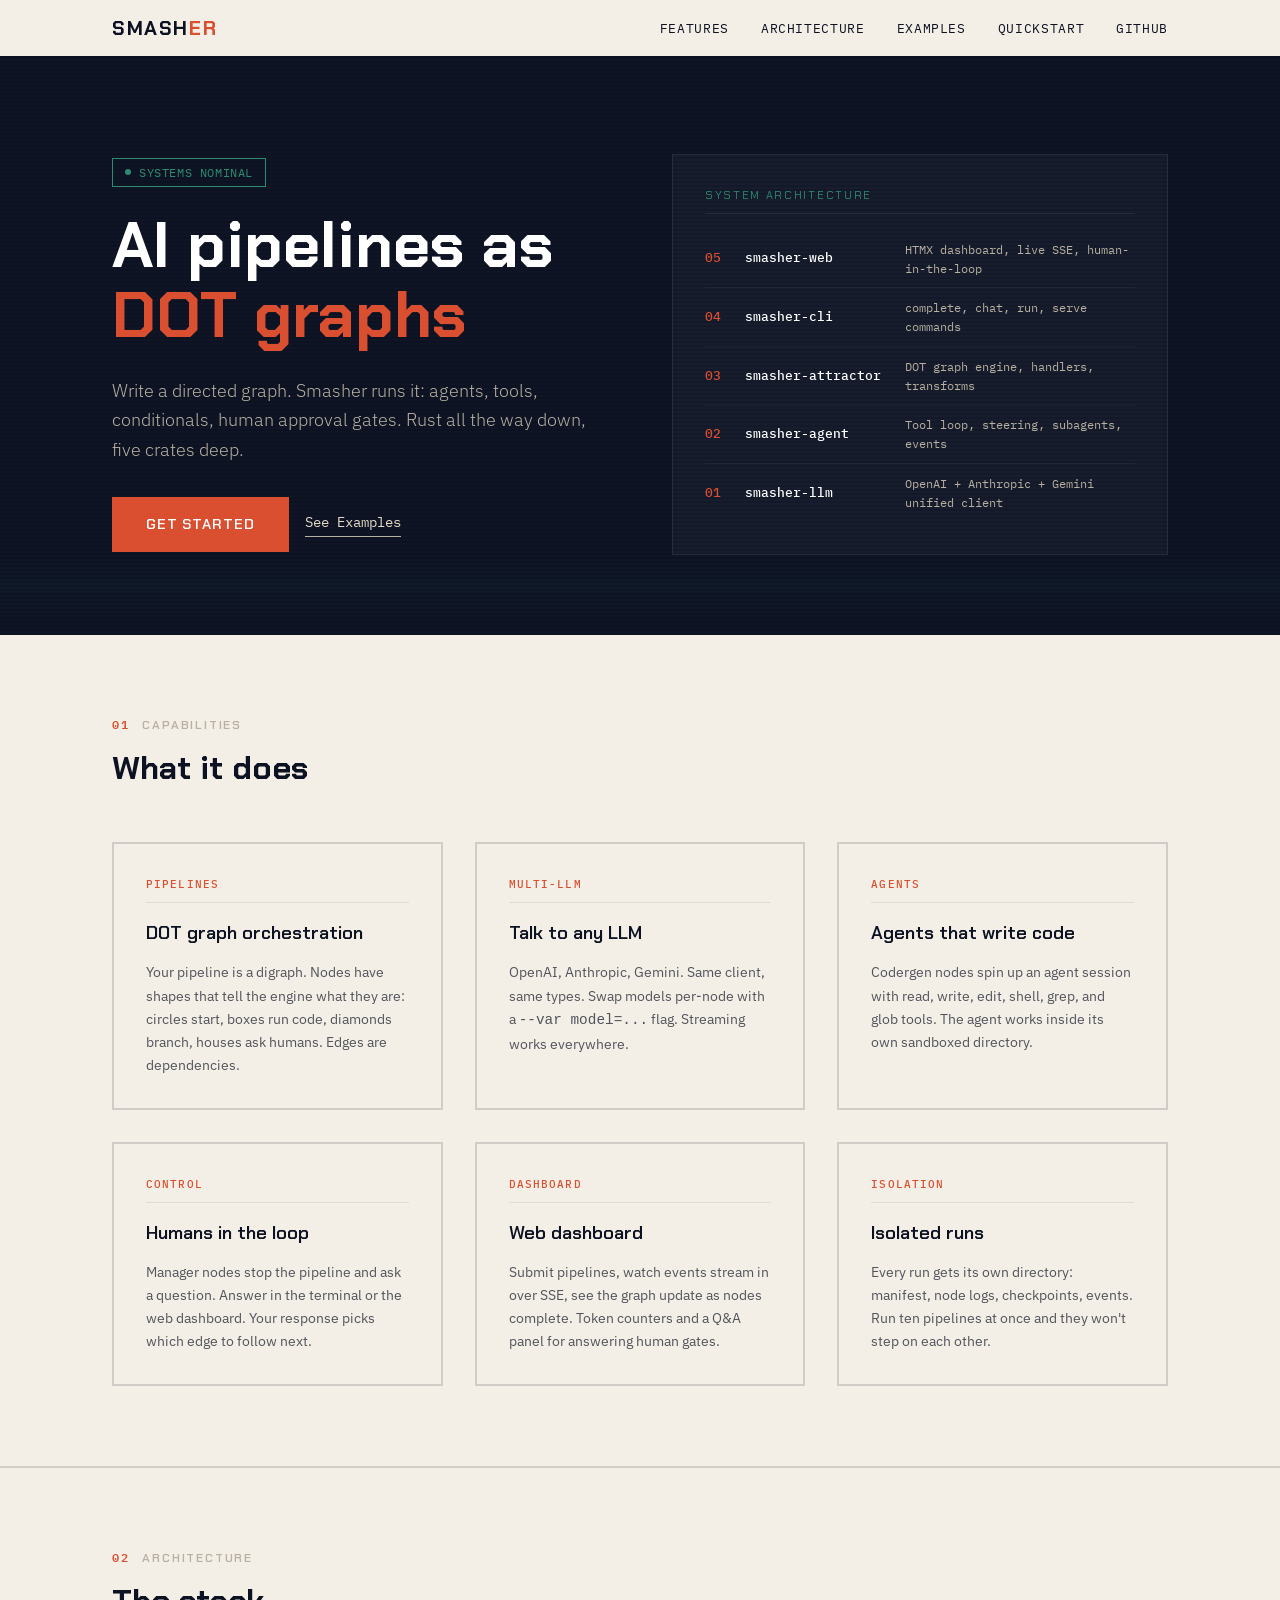
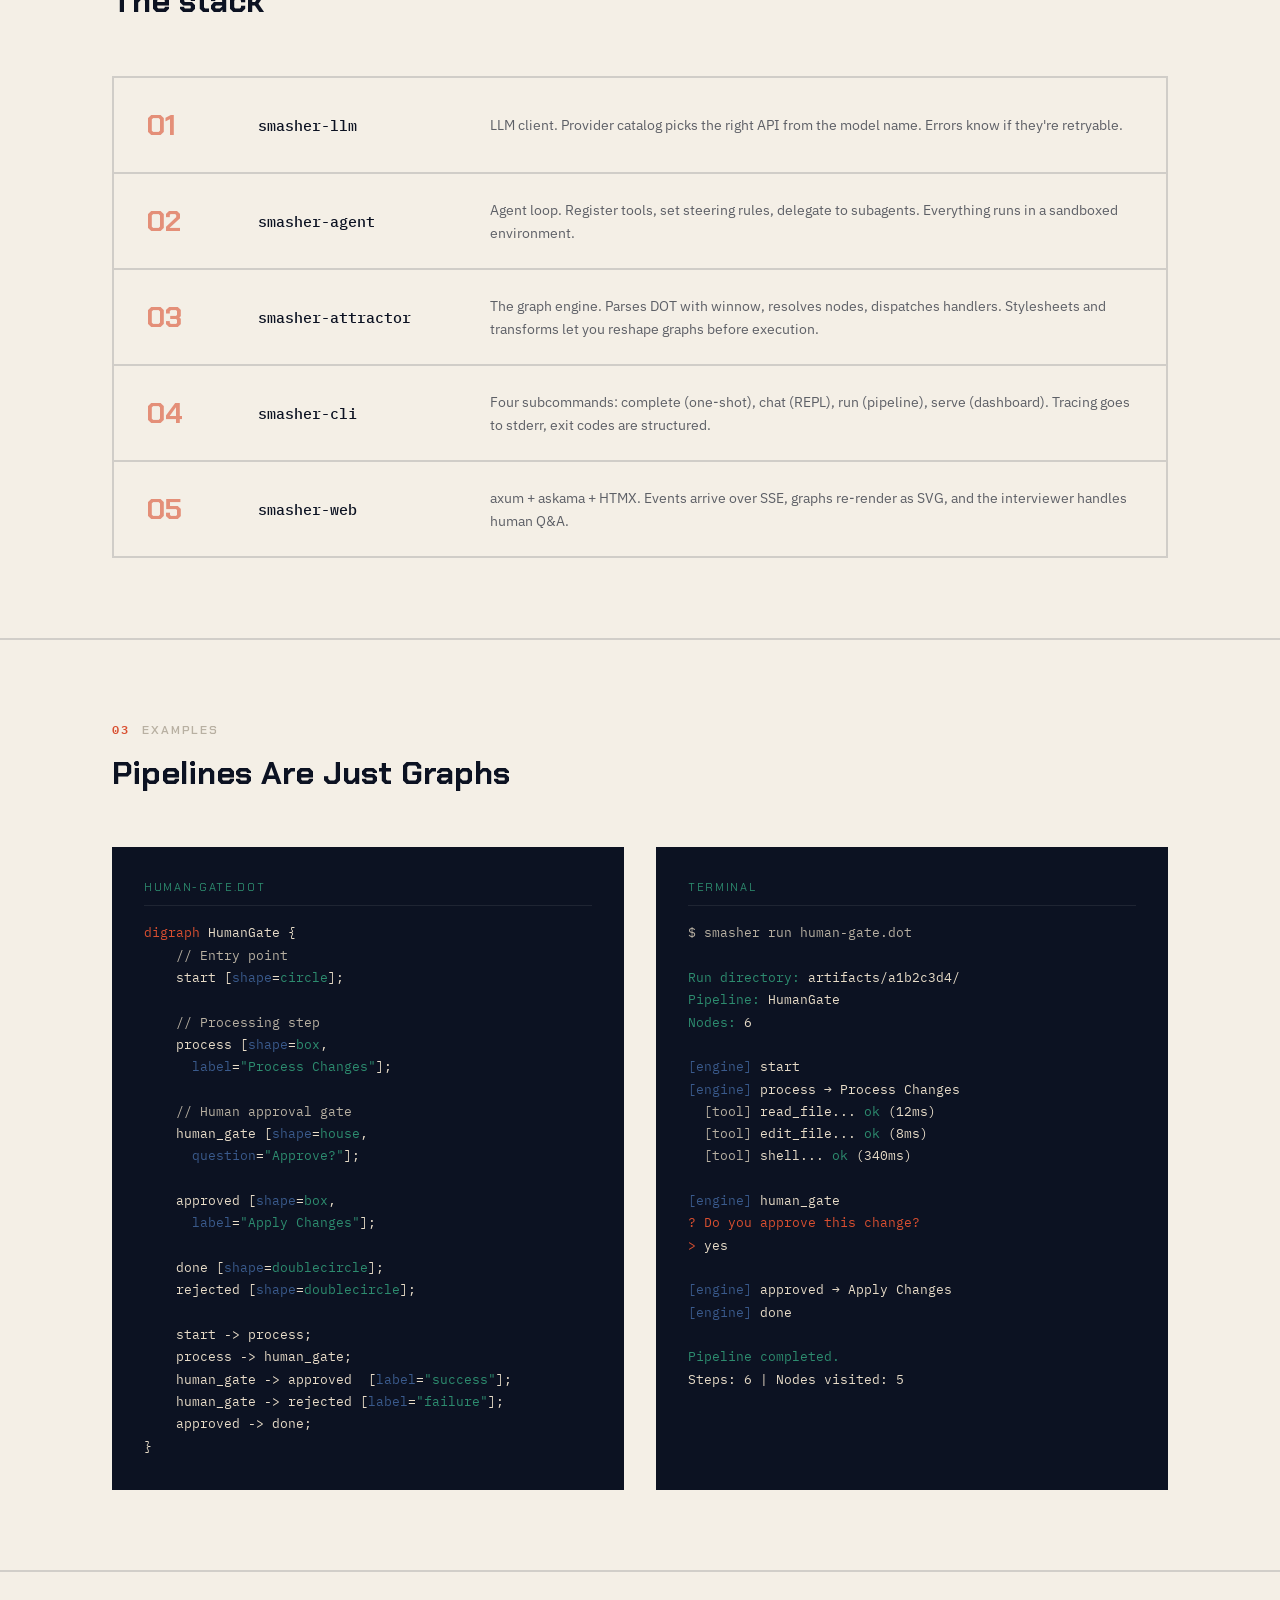
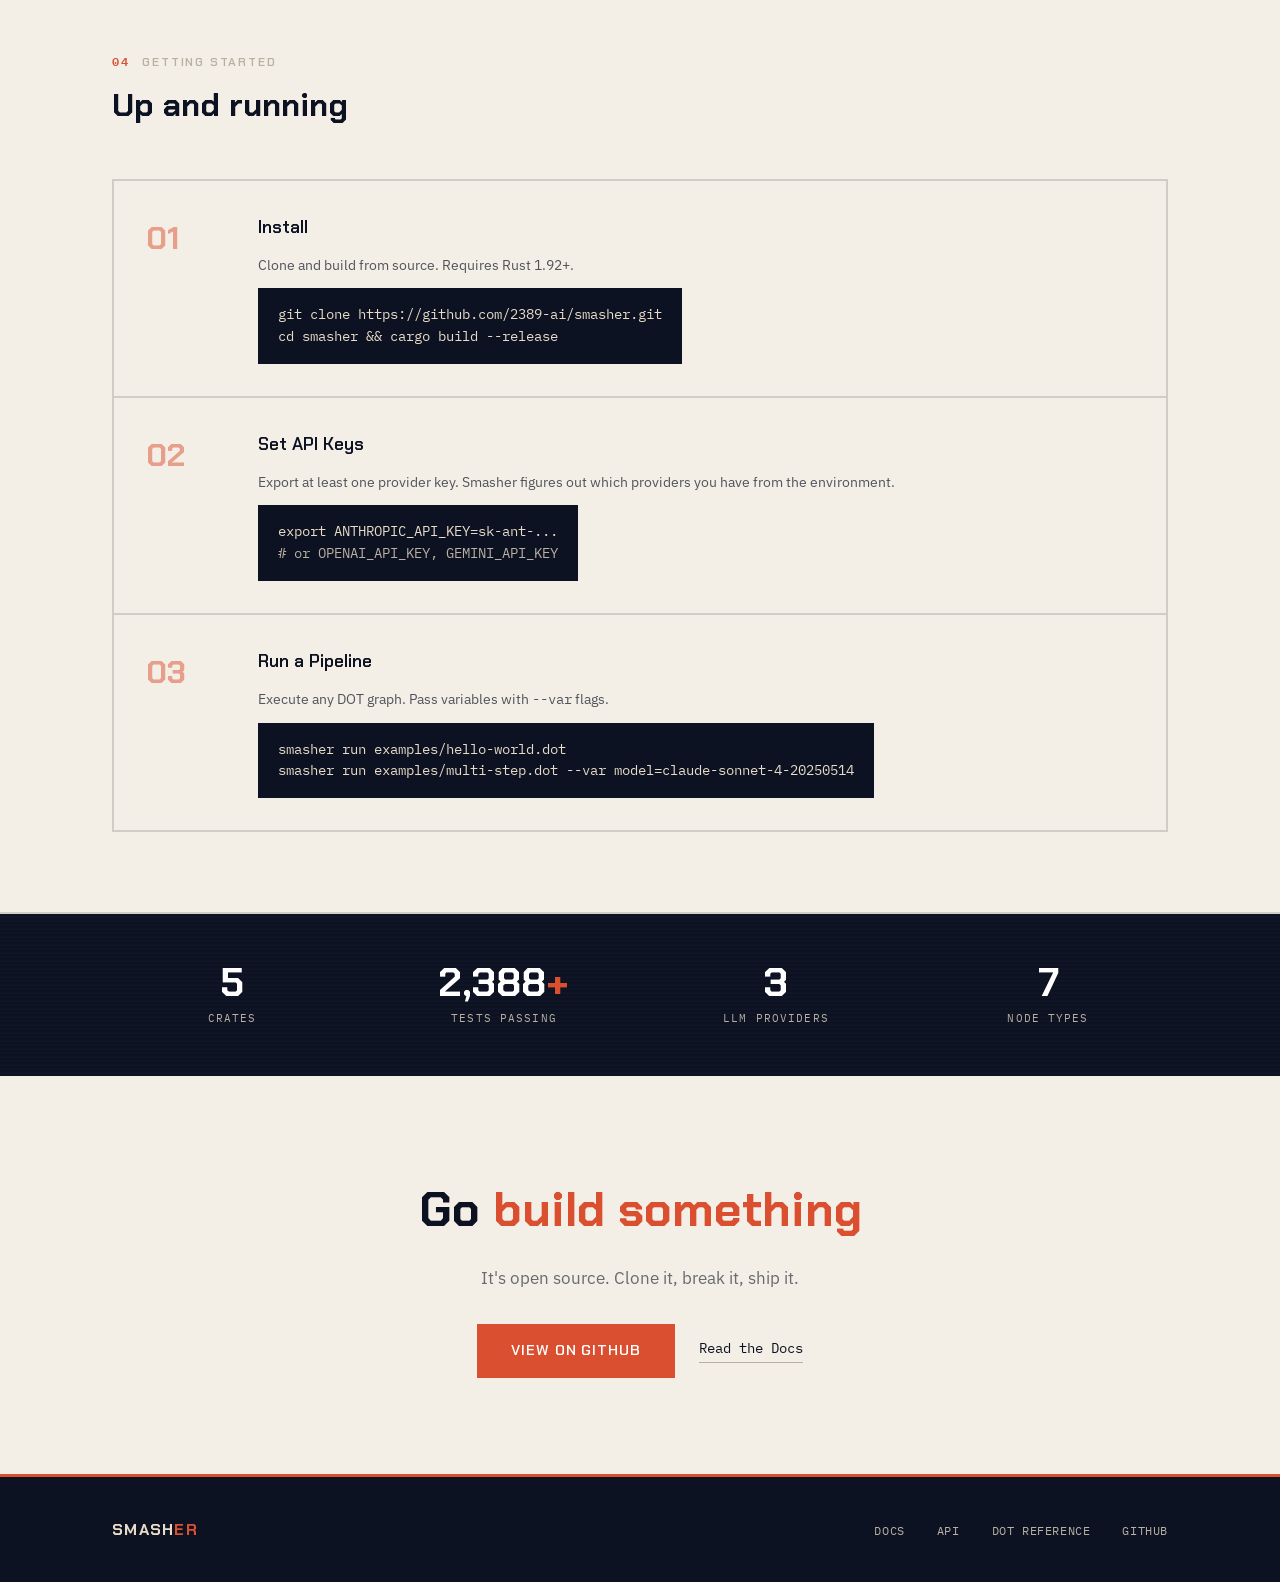
==== docs/index.html @ c4a8e3e8 "docs: add landing page for project documentation Co-Authored-By: Claude Opus 4.6 <noreply@anthropic." ====
<!DOCTYPE html>
<!--
  ABOUTME: Landing page for the smasher AI workflow orchestration project.
  ABOUTME: Arcade Command aesthetic — NASA mission control meets 90s arcade cabinet.
-->
<html lang="en">
<head>
  <meta charset="UTF-8">
  <meta name="viewport" content="width=device-width, initial-scale=1.0">
  <title>SMASHER — AI Workflow Orchestration in Rust</title>
  <link rel="preconnect" href="https://fonts.googleapis.com">
  <link rel="preconnect" href="https://fonts.gstatic.com" crossorigin>
  <link href="https://fonts.googleapis.com/css2?family=Chakra+Petch:wght@400;600;700&family=IBM+Plex+Sans:wght@300;400;500;600&family=IBM+Plex+Mono:wght@400;500&display=swap" rel="stylesheet">
  <style>
    /* ================================================================
       COIN SLOT COMMAND — Color Tokens
       ================================================================ */
    :root {
      --deep-crt:      #0c1222;
      --schematic:      #e8dcc8;
      --parchment:      #f4efe6;
      --coin-red:       #d94f30;
      --trace-green:    #2d8c6f;
      --dim-blue:       #3a5a8c;
      --ghost:          #b8b0a2;
      --faint-rule:     rgba(12, 18, 34, 0.08);
      --section-border: rgba(12, 18, 34, 0.15);
    }

    /* ================================================================
       Reset & Base
       ================================================================ */
    *, *::before, *::after { box-sizing: border-box; margin: 0; padding: 0; }

    html {
      scroll-behavior: smooth;
      font-size: 16px;
    }

    body {
      font-family: 'IBM Plex Sans', sans-serif;
      font-weight: 400;
      color: var(--deep-crt);
      background: var(--parchment);
      line-height: 1.6;
      -webkit-font-smoothing: antialiased;
    }

    /* ================================================================
       Utility
       ================================================================ */
    .container {
      max-width: 1120px;
      margin: 0 auto;
      padding: 0 2rem;
    }

    .section-label {
      font-family: 'Chakra Petch', sans-serif;
      font-weight: 600;
      font-size: 0.75rem;
      letter-spacing: 0.15em;
      text-transform: uppercase;
      color: var(--ghost);
      margin-bottom: 0.5rem;
    }

    .section-number {
      font-family: 'IBM Plex Mono', monospace;
      color: var(--coin-red);
      margin-right: 0.5rem;
    }

    /* ================================================================
       Scan-in animation (telemetry readout)
       ================================================================ */
    @keyframes scanIn {
      from {
        opacity: 0;
        transform: translateX(-12px);
        filter: blur(2px);
      }
      to {
        opacity: 1;
        transform: translateX(0);
        filter: blur(0);
      }
    }

    @keyframes fadeUp {
      from {
        opacity: 0;
        transform: translateY(16px);
      }
      to {
        opacity: 1;
        transform: translateY(0);
      }
    }

    @keyframes scanline {
      0%   { transform: translateY(-100%); }
      100% { transform: translateY(100vh); }
    }

    @keyframes blink {
      0%, 100% { opacity: 1; }
      50%      { opacity: 0; }
    }

    .scan-in {
      opacity: 0;
      animation: scanIn 0.6s ease-out forwards;
    }

    .fade-up {
      opacity: 0;
      animation: fadeUp 0.5s ease-out forwards;
    }

    /* Stagger children */
    .stagger > * { opacity: 0; animation: fadeUp 0.5s ease-out forwards; }
    .stagger > *:nth-child(1) { animation-delay: 0.1s; }
    .stagger > *:nth-child(2) { animation-delay: 0.2s; }
    .stagger > *:nth-child(3) { animation-delay: 0.3s; }
    .stagger > *:nth-child(4) { animation-delay: 0.4s; }
    .stagger > *:nth-child(5) { animation-delay: 0.5s; }
    .stagger > *:nth-child(6) { animation-delay: 0.6s; }

    /* ================================================================
       Navigation
       ================================================================ */
    nav {
      position: sticky;
      top: 0;
      z-index: 100;
      background: var(--parchment);
      border-bottom: 2px solid var(--deep-crt);
      padding: 0.75rem 0;
    }

    nav .container {
      display: flex;
      justify-content: space-between;
      align-items: center;
    }

    .nav-logo {
      font-family: 'Chakra Petch', sans-serif;
      font-weight: 700;
      font-size: 1.25rem;
      color: var(--deep-crt);
      text-decoration: none;
      letter-spacing: 0.08em;
    }

    .nav-logo span {
      color: var(--coin-red);
    }

    .nav-links {
      display: flex;
      gap: 2rem;
      list-style: none;
    }

    .nav-links a {
      font-family: 'IBM Plex Mono', monospace;
      font-size: 0.8rem;
      color: var(--deep-crt);
      text-decoration: none;
      letter-spacing: 0.05em;
      text-transform: uppercase;
      transition: color 0.2s;
    }

    .nav-links a:hover {
      color: var(--coin-red);
    }

    /* ================================================================
       HERO — The 50% section
       ================================================================ */
    .hero {
      position: relative;
      background: var(--deep-crt);
      color: var(--schematic);
      padding: 6rem 0 5rem;
      overflow: hidden;
    }

    /* CRT scanline overlay */
    .hero::before {
      content: '';
      position: absolute;
      inset: 0;
      background: repeating-linear-gradient(
        0deg,
        transparent,
        transparent 2px,
        rgba(255, 255, 255, 0.015) 2px,
        rgba(255, 255, 255, 0.015) 4px
      );
      pointer-events: none;
      z-index: 1;
    }

    /* Slow scanline sweep */
    .hero::after {
      content: '';
      position: absolute;
      left: 0;
      right: 0;
      height: 60px;
      background: linear-gradient(
        180deg,
        transparent 0%,
        rgba(45, 140, 111, 0.04) 50%,
        transparent 100%
      );
      animation: scanline 8s linear infinite;
      pointer-events: none;
      z-index: 1;
    }

    .hero .container {
      position: relative;
      z-index: 2;
      display: grid;
      grid-template-columns: 1fr 1fr;
      gap: 4rem;
      align-items: center;
    }

    .hero-text {
      animation: scanIn 0.8s ease-out;
    }

    .hero-badge {
      display: inline-flex;
      align-items: center;
      gap: 0.5rem;
      font-family: 'IBM Plex Mono', monospace;
      font-size: 0.75rem;
      color: var(--trace-green);
      border: 1px solid var(--trace-green);
      padding: 0.25rem 0.75rem;
      margin-bottom: 1.5rem;
      letter-spacing: 0.05em;
    }

    .hero-badge::before {
      content: '';
      width: 6px;
      height: 6px;
      background: var(--trace-green);
      border-radius: 50%;
      animation: blink 2s infinite;
    }

    .hero h1 {
      font-family: 'Chakra Petch', sans-serif;
      font-weight: 700;
      font-size: clamp(2.5rem, 5vw, 4rem);
      line-height: 1.1;
      color: #fff;
      margin-bottom: 1.5rem;
    }

    .hero h1 em {
      font-style: normal;
      color: var(--coin-red);
    }

    .hero-sub {
      font-size: 1.1rem;
      font-weight: 300;
      line-height: 1.7;
      max-width: 480px;
      margin-bottom: 2rem;
      color: var(--ghost);
    }

    .hero-actions {
      display: flex;
      gap: 1rem;
      align-items: center;
    }

    .btn-primary {
      font-family: 'Chakra Petch', sans-serif;
      font-weight: 600;
      font-size: 0.9rem;
      letter-spacing: 0.06em;
      text-transform: uppercase;
      text-decoration: none;
      color: #fff;
      background: var(--coin-red);
      padding: 0.85rem 2rem;
      border: 2px solid var(--coin-red);
      transition: background 0.2s, transform 0.15s;
    }

    .btn-primary:hover {
      background: #c4432a;
      transform: translateY(-1px);
    }

    .btn-secondary {
      font-family: 'IBM Plex Mono', monospace;
      font-size: 0.85rem;
      color: var(--schematic);
      text-decoration: none;
      border-bottom: 1px solid var(--ghost);
      padding-bottom: 2px;
      transition: color 0.2s, border-color 0.2s;
    }

    .btn-secondary:hover {
      color: #fff;
      border-color: #fff;
    }

    /* Hero schematic diagram */
    .hero-diagram {
      font-family: 'IBM Plex Mono', monospace;
      font-size: 0.8rem;
      color: var(--ghost);
      background: rgba(255, 255, 255, 0.03);
      border: 1px solid rgba(255, 255, 255, 0.08);
      padding: 2rem;
      animation: scanIn 0.8s ease-out 0.3s backwards;
    }

    .hero-diagram .diagram-title {
      font-family: 'Chakra Petch', sans-serif;
      font-size: 0.7rem;
      letter-spacing: 0.15em;
      text-transform: uppercase;
      color: var(--trace-green);
      margin-bottom: 1rem;
      border-bottom: 1px solid rgba(255, 255, 255, 0.08);
      padding-bottom: 0.5rem;
    }

    .diagram-layer {
      display: flex;
      align-items: center;
      padding: 0.6rem 0;
      border-bottom: 1px solid rgba(255, 255, 255, 0.04);
    }

    .diagram-layer:last-child {
      border-bottom: none;
    }

    .diagram-num {
      color: var(--coin-red);
      font-weight: 500;
      min-width: 2.5rem;
    }

    .diagram-name {
      color: #fff;
      font-weight: 500;
      min-width: 10rem;
    }

    .diagram-desc {
      color: var(--ghost);
      font-size: 0.75rem;
    }

    /* ================================================================
       SECTION.01 — What It Does (Features)
       ================================================================ */
    .features {
      padding: 5rem 0;
      border-bottom: 2px solid var(--section-border);
    }

    .features-header {
      margin-bottom: 3rem;
    }

    .features-header h2 {
      font-family: 'Chakra Petch', sans-serif;
      font-weight: 700;
      font-size: 2rem;
    }

    .features-grid {
      display: grid;
      grid-template-columns: repeat(3, 1fr);
      gap: 2rem;
    }

    .feature-card {
      border: 2px solid var(--section-border);
      padding: 2rem;
      transition: border-color 0.2s, transform 0.15s;
    }

    .feature-card:hover {
      border-color: var(--deep-crt);
      transform: translateY(-2px);
    }

    .feature-icon {
      font-family: 'IBM Plex Mono', monospace;
      font-size: 0.7rem;
      font-weight: 500;
      color: var(--coin-red);
      letter-spacing: 0.1em;
      text-transform: uppercase;
      margin-bottom: 1rem;
      padding-bottom: 0.5rem;
      border-bottom: 1px solid var(--faint-rule);
    }

    .feature-card h3 {
      font-family: 'Chakra Petch', sans-serif;
      font-weight: 600;
      font-size: 1.15rem;
      margin-bottom: 0.75rem;
    }

    .feature-card p {
      font-size: 0.9rem;
      color: rgba(12, 18, 34, 0.7);
      line-height: 1.6;
    }

    /* ================================================================
       SECTION.02 — Architecture
       ================================================================ */
    .architecture {
      padding: 5rem 0;
      border-bottom: 2px solid var(--section-border);
    }

    .arch-header {
      margin-bottom: 3rem;
    }

    .arch-header h2 {
      font-family: 'Chakra Petch', sans-serif;
      font-weight: 700;
      font-size: 2rem;
    }

    .arch-stack {
      display: flex;
      flex-direction: column;
      gap: 0;
    }

    .arch-layer {
      display: grid;
      grid-template-columns: 80px 200px 1fr;
      align-items: center;
      gap: 2rem;
      padding: 1.5rem 2rem;
      border: 2px solid var(--section-border);
      border-bottom: none;
      transition: background 0.2s;
    }

    .arch-layer:last-child {
      border-bottom: 2px solid var(--section-border);
    }

    .arch-layer:hover {
      background: rgba(12, 18, 34, 0.03);
    }

    .arch-layer-num {
      font-family: 'Chakra Petch', sans-serif;
      font-weight: 700;
      font-size: 1.8rem;
      color: var(--coin-red);
      opacity: 0.6;
    }

    .arch-layer-name {
      font-family: 'IBM Plex Mono', monospace;
      font-weight: 500;
      font-size: 0.95rem;
      color: var(--deep-crt);
    }

    .arch-layer-desc {
      font-size: 0.9rem;
      color: rgba(12, 18, 34, 0.65);
    }

    /* ================================================================
       SECTION.03 — Code Example
       ================================================================ */
    .code-example {
      padding: 5rem 0;
      border-bottom: 2px solid var(--section-border);
    }

    .code-header {
      margin-bottom: 3rem;
    }

    .code-header h2 {
      font-family: 'Chakra Petch', sans-serif;
      font-weight: 700;
      font-size: 2rem;
    }

    .code-split {
      display: grid;
      grid-template-columns: 1fr 1fr;
      gap: 2rem;
    }

    .code-block {
      background: var(--deep-crt);
      color: var(--schematic);
      padding: 2rem;
      overflow-x: auto;
      position: relative;
    }

    .code-block-title {
      font-family: 'Chakra Petch', sans-serif;
      font-size: 0.7rem;
      letter-spacing: 0.15em;
      text-transform: uppercase;
      color: var(--trace-green);
      margin-bottom: 1rem;
      padding-bottom: 0.5rem;
      border-bottom: 1px solid rgba(255, 255, 255, 0.08);
    }

    .code-block pre {
      font-family: 'IBM Plex Mono', monospace;
      font-size: 0.82rem;
      line-height: 1.7;
      white-space: pre;
    }

    .code-block .kw  { color: var(--coin-red); }
    .code-block .str { color: var(--trace-green); }
    .code-block .cmt { color: var(--ghost); }
    .code-block .attr { color: var(--dim-blue); }
    .code-block .node { color: #e8dcc8; }

    /* ================================================================
       SECTION.04 — Quick Start
       ================================================================ */
    .quickstart {
      padding: 5rem 0;
      border-bottom: 2px solid var(--section-border);
    }

    .quickstart-header {
      margin-bottom: 3rem;
    }

    .quickstart-header h2 {
      font-family: 'Chakra Petch', sans-serif;
      font-weight: 700;
      font-size: 2rem;
    }

    .steps {
      display: flex;
      flex-direction: column;
      gap: 0;
    }

    .step {
      display: grid;
      grid-template-columns: 80px 1fr;
      gap: 2rem;
      padding: 2rem;
      border: 2px solid var(--section-border);
      border-bottom: none;
    }

    .step:last-child {
      border-bottom: 2px solid var(--section-border);
    }

    .step-num {
      font-family: 'Chakra Petch', sans-serif;
      font-weight: 700;
      font-size: 2rem;
      color: var(--coin-red);
      opacity: 0.5;
    }

    .step h3 {
      font-family: 'Chakra Petch', sans-serif;
      font-weight: 600;
      font-size: 1.1rem;
      margin-bottom: 0.75rem;
    }

    .step-code {
      font-family: 'IBM Plex Mono', monospace;
      font-size: 0.85rem;
      background: var(--deep-crt);
      color: var(--schematic);
      padding: 1rem 1.25rem;
      margin-top: 0.75rem;
      display: inline-block;
    }

    .step p {
      font-size: 0.9rem;
      color: rgba(12, 18, 34, 0.7);
    }

    /* ================================================================
       SECTION.05 — Stats Bar
       ================================================================ */
    .stats {
      background: var(--deep-crt);
      color: var(--schematic);
      padding: 3rem 0;
      position: relative;
      overflow: hidden;
    }

    .stats::before {
      content: '';
      position: absolute;
      inset: 0;
      background: repeating-linear-gradient(
        0deg,
        transparent,
        transparent 2px,
        rgba(255, 255, 255, 0.01) 2px,
        rgba(255, 255, 255, 0.01) 4px
      );
      pointer-events: none;
    }

    .stats .container {
      display: grid;
      grid-template-columns: repeat(4, 1fr);
      gap: 2rem;
      position: relative;
      z-index: 1;
    }

    .stat {
      text-align: center;
    }

    .stat-value {
      font-family: 'Chakra Petch', sans-serif;
      font-weight: 700;
      font-size: 2.5rem;
      color: #fff;
      line-height: 1;
      margin-bottom: 0.5rem;
    }

    .stat-value .accent {
      color: var(--coin-red);
    }

    .stat-label {
      font-family: 'IBM Plex Mono', monospace;
      font-size: 0.7rem;
      letter-spacing: 0.1em;
      text-transform: uppercase;
      color: var(--ghost);
    }

    /* ================================================================
       SECTION.06 — CTA
       ================================================================ */
    .cta {
      padding: 6rem 0;
      text-align: center;
    }

    .cta h2 {
      font-family: 'Chakra Petch', sans-serif;
      font-weight: 700;
      font-size: clamp(2rem, 4vw, 3rem);
      margin-bottom: 1rem;
    }

    .cta h2 em {
      font-style: normal;
      color: var(--coin-red);
    }

    .cta p {
      font-size: 1.05rem;
      color: rgba(12, 18, 34, 0.6);
      max-width: 520px;
      margin: 0 auto 2rem;
    }

    .cta-actions {
      display: flex;
      justify-content: center;
      gap: 1.5rem;
      align-items: center;
    }

    .btn-cta-secondary {
      font-family: 'IBM Plex Mono', monospace;
      font-size: 0.85rem;
      color: var(--deep-crt);
      text-decoration: none;
      border-bottom: 1px solid var(--ghost);
      padding-bottom: 2px;
      transition: border-color 0.2s;
    }

    .btn-cta-secondary:hover {
      border-color: var(--deep-crt);
    }

    /* ================================================================
       Footer
       ================================================================ */
    footer {
      background: var(--deep-crt);
      color: var(--ghost);
      padding: 2.5rem 0;
      border-top: 3px solid var(--coin-red);
    }

    footer .container {
      display: flex;
      justify-content: space-between;
      align-items: center;
    }

    .footer-logo {
      font-family: 'Chakra Petch', sans-serif;
      font-weight: 700;
      font-size: 1rem;
      color: var(--schematic);
      letter-spacing: 0.08em;
    }

    .footer-logo span {
      color: var(--coin-red);
    }

    .footer-links {
      display: flex;
      gap: 2rem;
      list-style: none;
    }

    .footer-links a {
      font-family: 'IBM Plex Mono', monospace;
      font-size: 0.75rem;
      color: var(--ghost);
      text-decoration: none;
      letter-spacing: 0.05em;
      text-transform: uppercase;
      transition: color 0.2s;
    }

    .footer-links a:hover {
      color: var(--schematic);
    }

    /* ================================================================
       Responsive
       ================================================================ */
    @media (max-width: 900px) {
      .hero .container {
        grid-template-columns: 1fr;
        gap: 3rem;
      }

      .features-grid {
        grid-template-columns: 1fr;
      }

      .code-split {
        grid-template-columns: 1fr;
      }

      .arch-layer {
        grid-template-columns: 60px 1fr;
        gap: 1rem;
      }

      .arch-layer-desc {
        grid-column: 1 / -1;
        padding-left: 60px;
      }

      .stats .container {
        grid-template-columns: repeat(2, 1fr);
      }

      .nav-links {
        gap: 1rem;
      }
    }

    @media (max-width: 600px) {
      .hero {
        padding: 4rem 0 3rem;
      }

      .hero-actions {
        flex-direction: column;
        align-items: flex-start;
      }

      .step {
        grid-template-columns: 1fr;
        gap: 0.5rem;
      }

      .step-num {
        font-size: 1.2rem;
      }

      .arch-layer {
        grid-template-columns: 1fr;
        gap: 0.5rem;
      }

      .arch-layer-desc {
        padding-left: 0;
      }

      .stats .container {
        grid-template-columns: 1fr 1fr;
        gap: 1.5rem;
      }

      footer .container {
        flex-direction: column;
        gap: 1rem;
        text-align: center;
      }

      .cta-actions {
        flex-direction: column;
      }
    }
  </style>
</head>
<body>

  <!-- ============================================================
       NAV
       ============================================================ -->
  <nav>
    <div class="container">
      <a href="#" class="nav-logo">SMASH<span>ER</span></a>
      <ul class="nav-links">
        <li><a href="#features">Features</a></li>
        <li><a href="#architecture">Architecture</a></li>
        <li><a href="#examples">Examples</a></li>
        <li><a href="#quickstart">Quickstart</a></li>
        <li><a href="https://github.com/2389-ai/smasher">GitHub</a></li>
      </ul>
    </div>
  </nav>

  <!-- ============================================================
       HERO
       ============================================================ -->
  <section class="hero">
    <div class="container">
      <div class="hero-text">
        <div class="hero-badge">SYSTEMS NOMINAL</div>
        <h1>AI pipelines as <em>DOT graphs</em></h1>
        <p class="hero-sub">
          Write a directed graph. Smasher runs it: agents, tools, conditionals,
          human approval gates. Rust all the way down, five crates deep.
        </p>
        <div class="hero-actions">
          <a href="#quickstart" class="btn-primary">Get Started</a>
          <a href="#examples" class="btn-secondary">See Examples</a>
        </div>
      </div>

      <div class="hero-diagram">
        <div class="diagram-title">System Architecture</div>
        <div class="diagram-layer">
          <span class="diagram-num">05</span>
          <span class="diagram-name">smasher-web</span>
          <span class="diagram-desc">HTMX dashboard, live SSE, human-in-the-loop</span>
        </div>
        <div class="diagram-layer">
          <span class="diagram-num">04</span>
          <span class="diagram-name">smasher-cli</span>
          <span class="diagram-desc">complete, chat, run, serve commands</span>
        </div>
        <div class="diagram-layer">
          <span class="diagram-num">03</span>
          <span class="diagram-name">smasher-attractor</span>
          <span class="diagram-desc">DOT graph engine, handlers, transforms</span>
        </div>
        <div class="diagram-layer">
          <span class="diagram-num">02</span>
          <span class="diagram-name">smasher-agent</span>
          <span class="diagram-desc">Tool loop, steering, subagents, events</span>
        </div>
        <div class="diagram-layer">
          <span class="diagram-num">01</span>
          <span class="diagram-name">smasher-llm</span>
          <span class="diagram-desc">OpenAI + Anthropic + Gemini unified client</span>
        </div>
      </div>
    </div>
  </section>

  <!-- ============================================================
       SECTION.01 — Features
       ============================================================ -->
  <section class="features" id="features">
    <div class="container">
      <div class="features-header">
        <div class="section-label"><span class="section-number">01</span> Capabilities</div>
        <h2>What it does</h2>
      </div>
      <div class="features-grid stagger">
        <div class="feature-card">
          <div class="feature-icon">Pipelines</div>
          <h3>DOT graph orchestration</h3>
          <p>Your pipeline is a digraph. Nodes have shapes that tell the engine what they are: circles start, boxes run code, diamonds branch, houses ask humans. Edges are dependencies.</p>
        </div>
        <div class="feature-card">
          <div class="feature-icon">Multi-LLM</div>
          <h3>Talk to any LLM</h3>
          <p>OpenAI, Anthropic, Gemini. Same client, same types. Swap models per-node with a <code>--var model=...</code> flag. Streaming works everywhere.</p>
        </div>
        <div class="feature-card">
          <div class="feature-icon">Agents</div>
          <h3>Agents that write code</h3>
          <p>Codergen nodes spin up an agent session with read, write, edit, shell, grep, and glob tools. The agent works inside its own sandboxed directory.</p>
        </div>
        <div class="feature-card">
          <div class="feature-icon">Control</div>
          <h3>Humans in the loop</h3>
          <p>Manager nodes stop the pipeline and ask a question. Answer in the terminal or the web dashboard. Your response picks which edge to follow next.</p>
        </div>
        <div class="feature-card">
          <div class="feature-icon">Dashboard</div>
          <h3>Web dashboard</h3>
          <p>Submit pipelines, watch events stream in over SSE, see the graph update as nodes complete. Token counters and a Q&amp;A panel for answering human gates.</p>
        </div>
        <div class="feature-card">
          <div class="feature-icon">Isolation</div>
          <h3>Isolated runs</h3>
          <p>Every run gets its own directory: manifest, node logs, checkpoints, events. Run ten pipelines at once and they won't step on each other.</p>
        </div>
      </div>
    </div>
  </section>

  <!-- ============================================================
       SECTION.02 — Architecture
       ============================================================ -->
  <section class="architecture" id="architecture">
    <div class="container">
      <div class="arch-header">
        <div class="section-label"><span class="section-number">02</span> Architecture</div>
        <h2>The stack</h2>
      </div>
      <div class="arch-stack stagger">
        <div class="arch-layer">
          <span class="arch-layer-num">01</span>
          <span class="arch-layer-name">smasher-llm</span>
          <span class="arch-layer-desc">LLM client. Provider catalog picks the right API from the model name. Errors know if they're retryable.</span>
        </div>
        <div class="arch-layer">
          <span class="arch-layer-num">02</span>
          <span class="arch-layer-name">smasher-agent</span>
          <span class="arch-layer-desc">Agent loop. Register tools, set steering rules, delegate to subagents. Everything runs in a sandboxed environment.</span>
        </div>
        <div class="arch-layer">
          <span class="arch-layer-num">03</span>
          <span class="arch-layer-name">smasher-attractor</span>
          <span class="arch-layer-desc">The graph engine. Parses DOT with winnow, resolves nodes, dispatches handlers. Stylesheets and transforms let you reshape graphs before execution.</span>
        </div>
        <div class="arch-layer">
          <span class="arch-layer-num">04</span>
          <span class="arch-layer-name">smasher-cli</span>
          <span class="arch-layer-desc">Four subcommands: complete (one-shot), chat (REPL), run (pipeline), serve (dashboard). Tracing goes to stderr, exit codes are structured.</span>
        </div>
        <div class="arch-layer">
          <span class="arch-layer-num">05</span>
          <span class="arch-layer-name">smasher-web</span>
          <span class="arch-layer-desc">axum + askama + HTMX. Events arrive over SSE, graphs re-render as SVG, and the interviewer handles human Q&amp;A.</span>
        </div>
      </div>
    </div>
  </section>

  <!-- ============================================================
       SECTION.03 — Code Examples
       ============================================================ -->
  <section class="code-example" id="examples">
    <div class="container">
      <div class="code-header">
        <div class="section-label"><span class="section-number">03</span> Examples</div>
        <h2>Pipelines Are Just Graphs</h2>
      </div>
      <div class="code-split">
        <div class="code-block">
          <div class="code-block-title">human-gate.dot</div>
          <pre><span class="kw">digraph</span> <span class="node">HumanGate</span> {
    <span class="cmt">// Entry point</span>
    <span class="node">start</span> [<span class="attr">shape</span>=<span class="str">circle</span>];

    <span class="cmt">// Processing step</span>
    <span class="node">process</span> [<span class="attr">shape</span>=<span class="str">box</span>,
      <span class="attr">label</span>=<span class="str">"Process Changes"</span>];

    <span class="cmt">// Human approval gate</span>
    <span class="node">human_gate</span> [<span class="attr">shape</span>=<span class="str">house</span>,
      <span class="attr">question</span>=<span class="str">"Approve?"</span>];

    <span class="node">approved</span> [<span class="attr">shape</span>=<span class="str">box</span>,
      <span class="attr">label</span>=<span class="str">"Apply Changes"</span>];

    <span class="node">done</span> [<span class="attr">shape</span>=<span class="str">doublecircle</span>];
    <span class="node">rejected</span> [<span class="attr">shape</span>=<span class="str">doublecircle</span>];

    <span class="node">start</span> -> <span class="node">process</span>;
    <span class="node">process</span> -> <span class="node">human_gate</span>;
    <span class="node">human_gate</span> -> <span class="node">approved</span>  [<span class="attr">label</span>=<span class="str">"success"</span>];
    <span class="node">human_gate</span> -> <span class="node">rejected</span> [<span class="attr">label</span>=<span class="str">"failure"</span>];
    <span class="node">approved</span> -> <span class="node">done</span>;
}</pre>
        </div>
        <div class="code-block">
          <div class="code-block-title">Terminal</div>
          <pre><span class="cmt">$ smasher run human-gate.dot</span>

<span class="str">Run directory:</span> artifacts/a1b2c3d4/
<span class="str">Pipeline:</span> HumanGate
<span class="str">Nodes:</span> 6

<span class="attr">[engine]</span> start
<span class="attr">[engine]</span> process &rarr; Process Changes
  <span class="cmt">[tool]</span> read_file... <span class="str">ok</span> (12ms)
  <span class="cmt">[tool]</span> edit_file... <span class="str">ok</span> (8ms)
  <span class="cmt">[tool]</span> shell... <span class="str">ok</span> (340ms)

<span class="attr">[engine]</span> human_gate
<span class="kw">? Do you approve this change?</span>
<span class="kw">&gt;</span> <span class="node">yes</span>

<span class="attr">[engine]</span> approved &rarr; Apply Changes
<span class="attr">[engine]</span> done

<span class="str">Pipeline completed.</span>
Steps: 6 | Nodes visited: 5</pre>
        </div>
      </div>
    </div>
  </section>

  <!-- ============================================================
       SECTION.04 — Quick Start
       ============================================================ -->
  <section class="quickstart" id="quickstart">
    <div class="container">
      <div class="quickstart-header">
        <div class="section-label"><span class="section-number">04</span> Getting Started</div>
        <h2>Up and running</h2>
      </div>
      <div class="steps stagger">
        <div class="step">
          <div class="step-num">01</div>
          <div>
            <h3>Install</h3>
            <p>Clone and build from source. Requires Rust 1.92+.</p>
            <div class="step-code">
              git clone https://github.com/2389-ai/smasher.git<br>
              cd smasher && cargo build --release
            </div>
          </div>
        </div>
        <div class="step">
          <div class="step-num">02</div>
          <div>
            <h3>Set API Keys</h3>
            <p>Export at least one provider key. Smasher figures out which providers you have from the environment.</p>
            <div class="step-code">
              export ANTHROPIC_API_KEY=sk-ant-...<br>
              <span style="color: var(--ghost)"># or OPENAI_API_KEY, GEMINI_API_KEY</span>
            </div>
          </div>
        </div>
        <div class="step">
          <div class="step-num">03</div>
          <div>
            <h3>Run a Pipeline</h3>
            <p>Execute any DOT graph. Pass variables with <code style="font-family:'IBM Plex Mono',monospace; font-size:0.85rem">--var</code> flags.</p>
            <div class="step-code">
              smasher run examples/hello-world.dot<br>
              smasher run examples/multi-step.dot --var model=claude-sonnet-4-20250514
            </div>
          </div>
        </div>
      </div>
    </div>
  </section>

  <!-- ============================================================
       Stats Bar
       ============================================================ -->
  <section class="stats">
    <div class="container">
      <div class="stat">
        <div class="stat-value">5</div>
        <div class="stat-label">Crates</div>
      </div>
      <div class="stat">
        <div class="stat-value">2,388<span class="accent">+</span></div>
        <div class="stat-label">Tests Passing</div>
      </div>
      <div class="stat">
        <div class="stat-value">3</div>
        <div class="stat-label">LLM Providers</div>
      </div>
      <div class="stat">
        <div class="stat-value">7</div>
        <div class="stat-label">Node Types</div>
      </div>
    </div>
  </section>

  <!-- ============================================================
       CTA
       ============================================================ -->
  <section class="cta">
    <div class="container">
      <h2>Go <em>build something</em></h2>
      <p>It's open source. Clone it, break it, ship it.</p>
      <div class="cta-actions">
        <a href="https://github.com/2389-ai/smasher" class="btn-primary">View on GitHub</a>
        <a href="quickstart.md" class="btn-cta-secondary">Read the Docs</a>
      </div>
    </div>
  </section>

  <!-- ============================================================
       Footer
       ============================================================ -->
  <footer>
    <div class="container">
      <div class="footer-logo">SMASH<span>ER</span></div>
      <ul class="footer-links">
        <li><a href="quickstart.md">Docs</a></li>
        <li><a href="api-reference.md">API</a></li>
        <li><a href="dot-reference.md">DOT Reference</a></li>
        <li><a href="https://github.com/2389-ai/smasher">GitHub</a></li>
      </ul>
    </div>
  </footer>

</body>
</html>
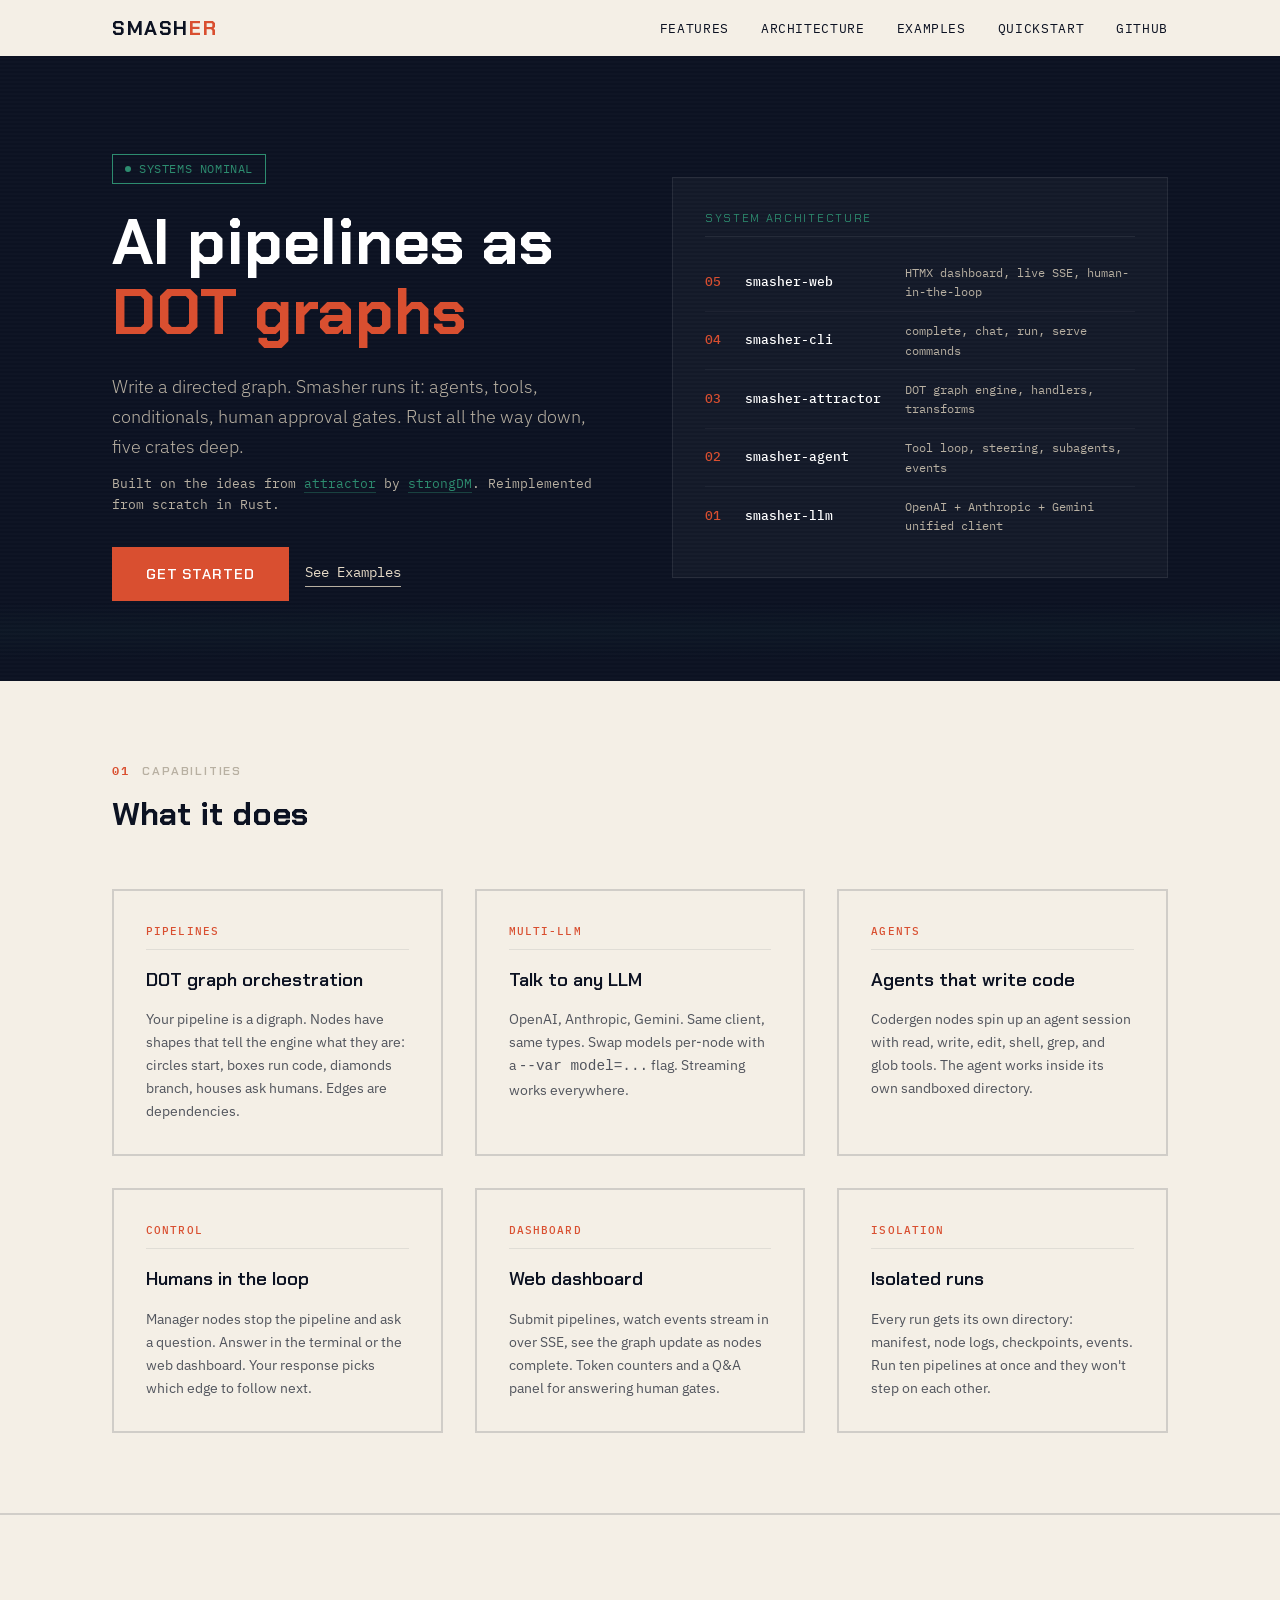
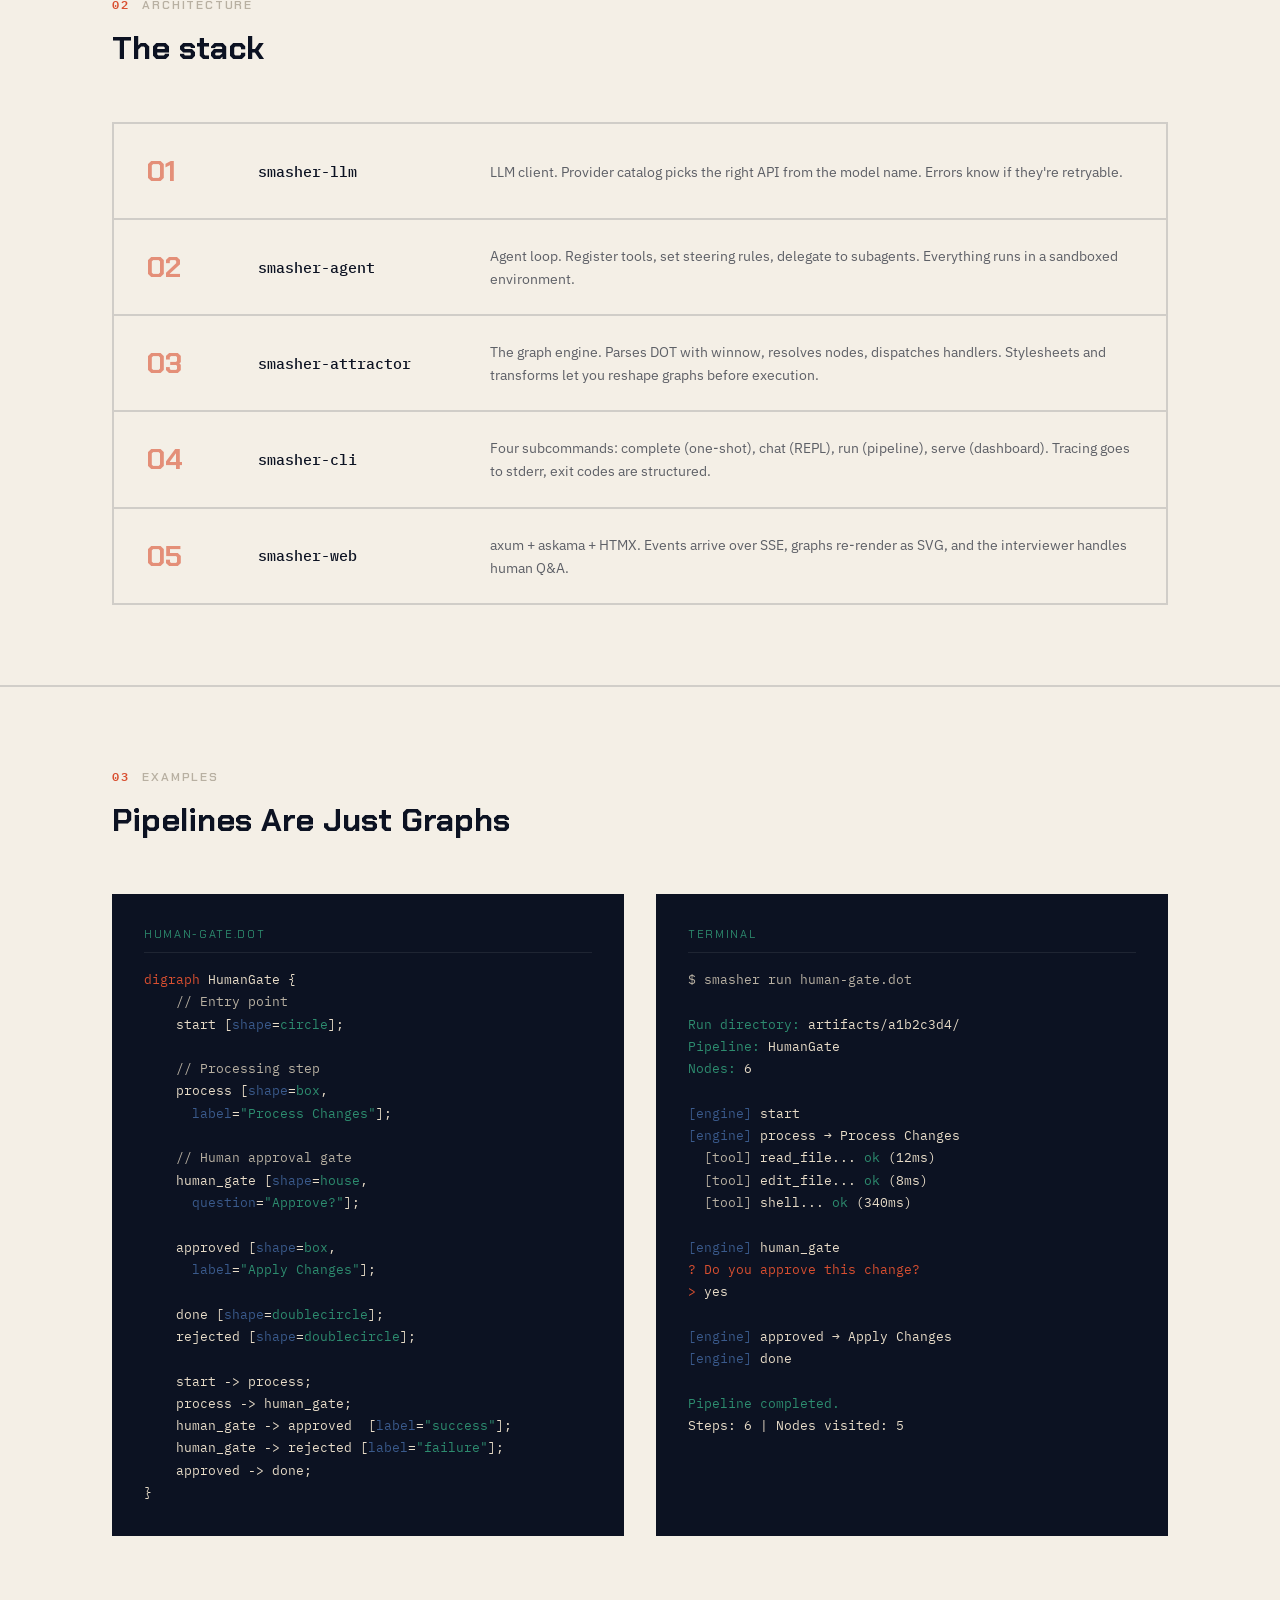
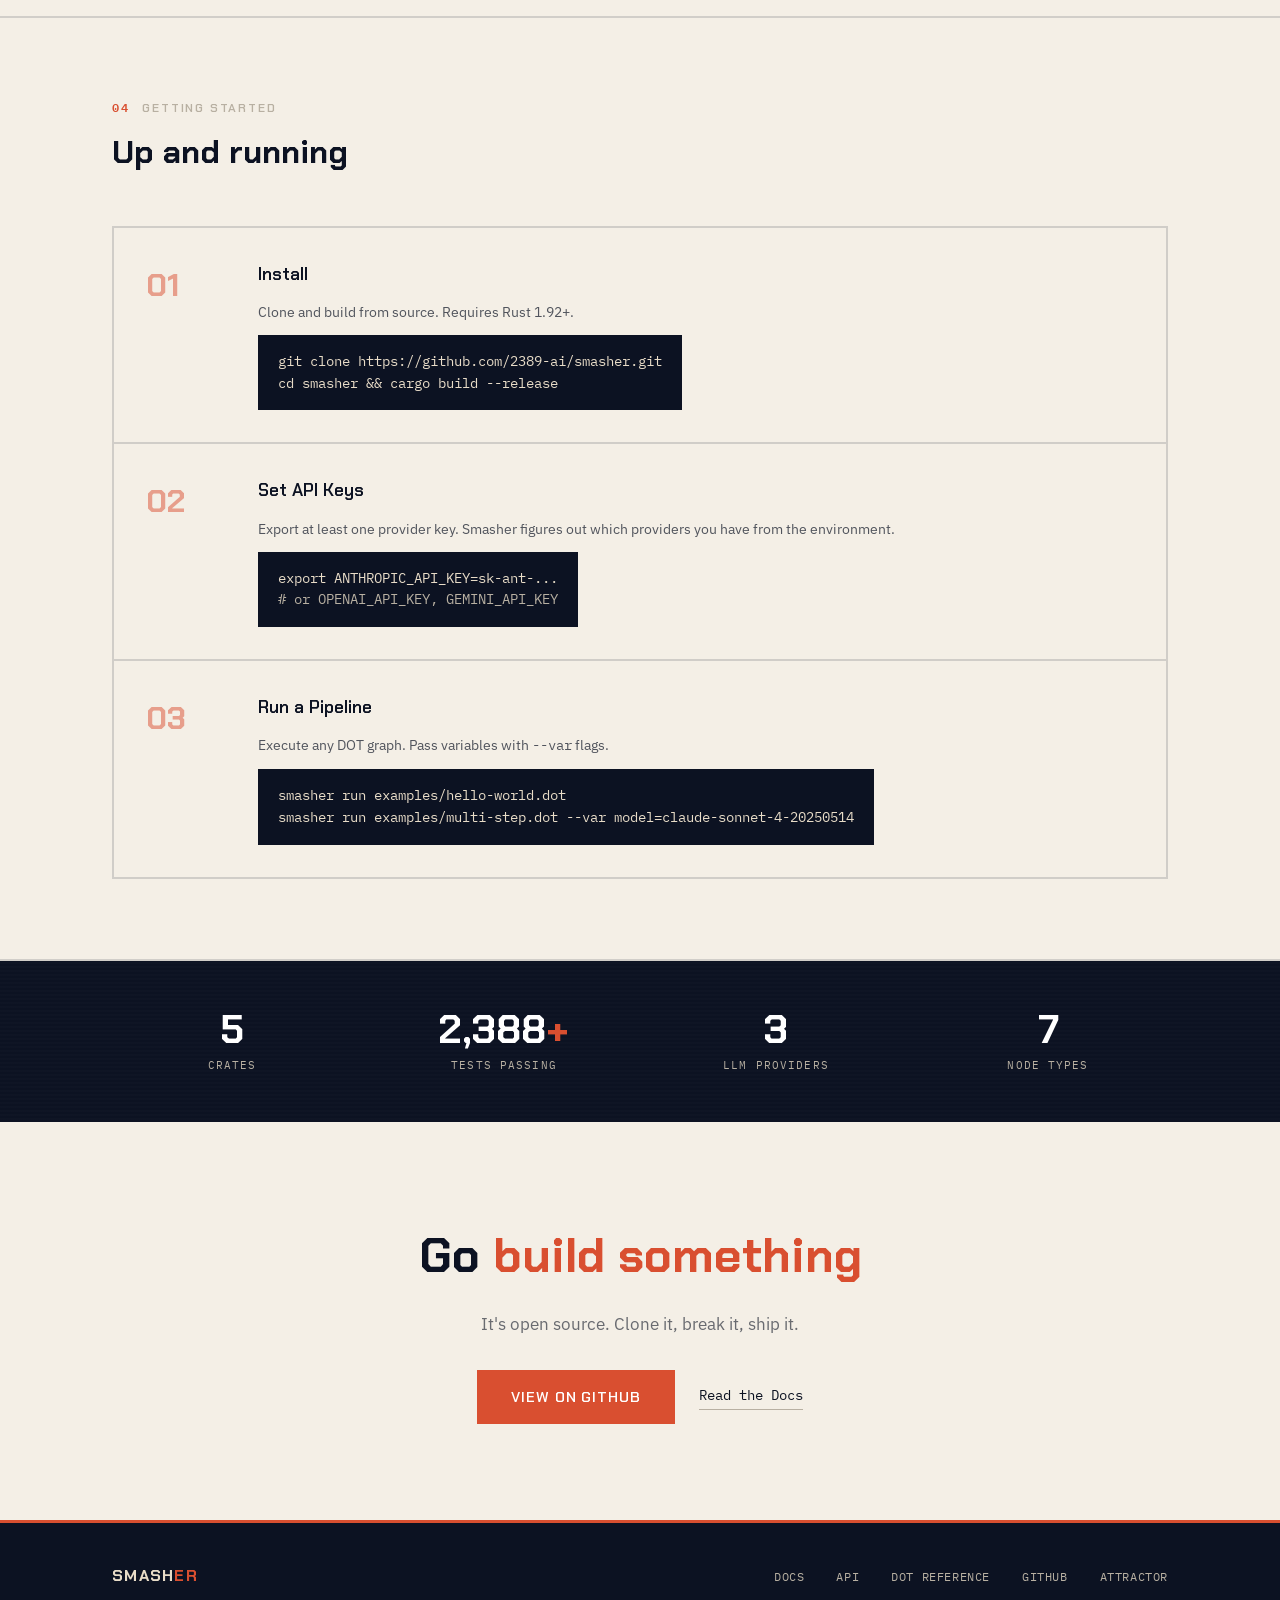
==== commit 46cf5229: "docs: credit strongDM/attractor in README and landing page Add prominent attribution to strongDM's a" ====
--- a/docs/index.html
+++ b/docs/index.html
@@ -277,8 +277,26 @@
       font-weight: 300;
       line-height: 1.7;
       max-width: 480px;
+      margin-bottom: 0.75rem;
+      color: var(--ghost);
+    }
+
+    .hero-origin {
+      font-family: 'IBM Plex Mono', monospace;
+      font-size: 0.8rem;
+      color: var(--ghost);
       margin-bottom: 2rem;
-      color: var(--ghost);
+    }
+
+    .hero-origin a {
+      color: var(--trace-green);
+      text-decoration: none;
+      border-bottom: 1px solid rgba(45, 140, 111, 0.4);
+      transition: border-color 0.2s;
+    }
+
+    .hero-origin a:hover {
+      border-color: var(--trace-green);
     }
 
     .hero-actions {
@@ -882,6 +900,9 @@
           Write a directed graph. Smasher runs it: agents, tools, conditionals,
           human approval gates. Rust all the way down, five crates deep.
         </p>
+        <p class="hero-origin">
+          Built on the ideas from <a href="https://github.com/strongdm/attractor">attractor</a> by <a href="https://www.strongdm.com/">strongDM</a>. Reimplemented from scratch in Rust.
+        </p>
         <div class="hero-actions">
           <a href="#quickstart" class="btn-primary">Get Started</a>
           <a href="#examples" class="btn-secondary">See Examples</a>
@@ -1163,6 +1184,7 @@
         <li><a href="api-reference.md">API</a></li>
         <li><a href="dot-reference.md">DOT Reference</a></li>
         <li><a href="https://github.com/2389-ai/smasher">GitHub</a></li>
+        <li><a href="https://github.com/strongdm/attractor">attractor</a></li>
       </ul>
     </div>
   </footer>
